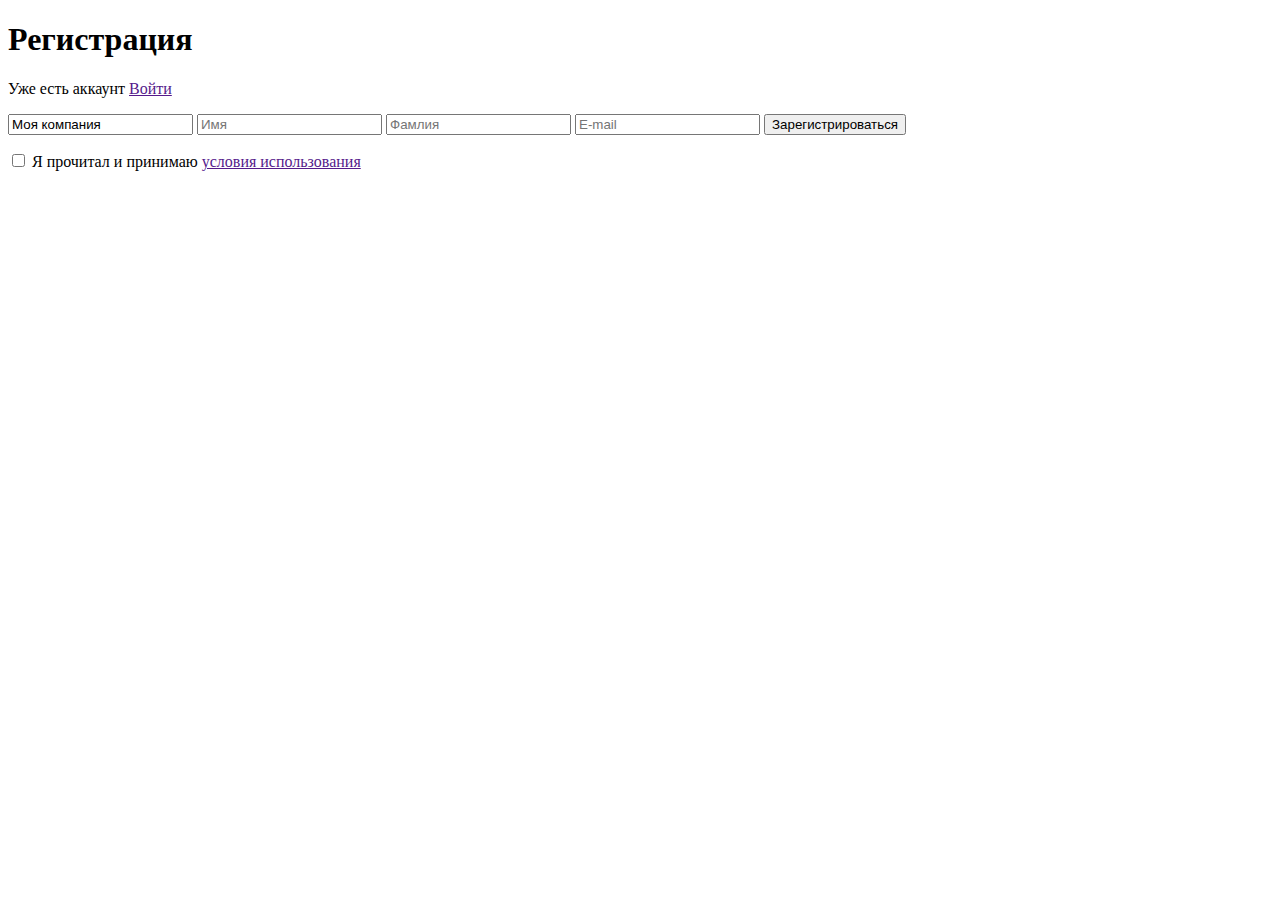
==== 1-Blog/2-html-form/index.html @ d7009264 "dz-1" ====
<!DOCTYPE html>
<html lang="en">
  <head>
    <meta charset="UTF-8" />
    <meta name="viewport" content="width=device-width, initial-scale=1.0" />
    <title>Form</title>
  </head>
  <body>
    <form action="">
      <h1>Регистрация</h1>
      <p>Уже есть аккаунт <a href="">Войти</a></p>
      <input
        type="text"
        placeholder="Моя компания"
        value="Моя компания"
        name="company"
        required
      />
      <input type="text" placeholder="Имя" name="name" required />
      <input type="text" placeholder="Фамлия" name="sername" required />
      <input type="email" placeholder="E-mail" name="email" required />
      <button>Зарегистрироваться</button>
      <p>
        <input type="checkbox" id="chek" name="chek" required />
        <label for="chek"
          >Я прочитал и принимаю <a href="">условия использования</a></label
        >
      </p>
    </form>
  </body>
</html>
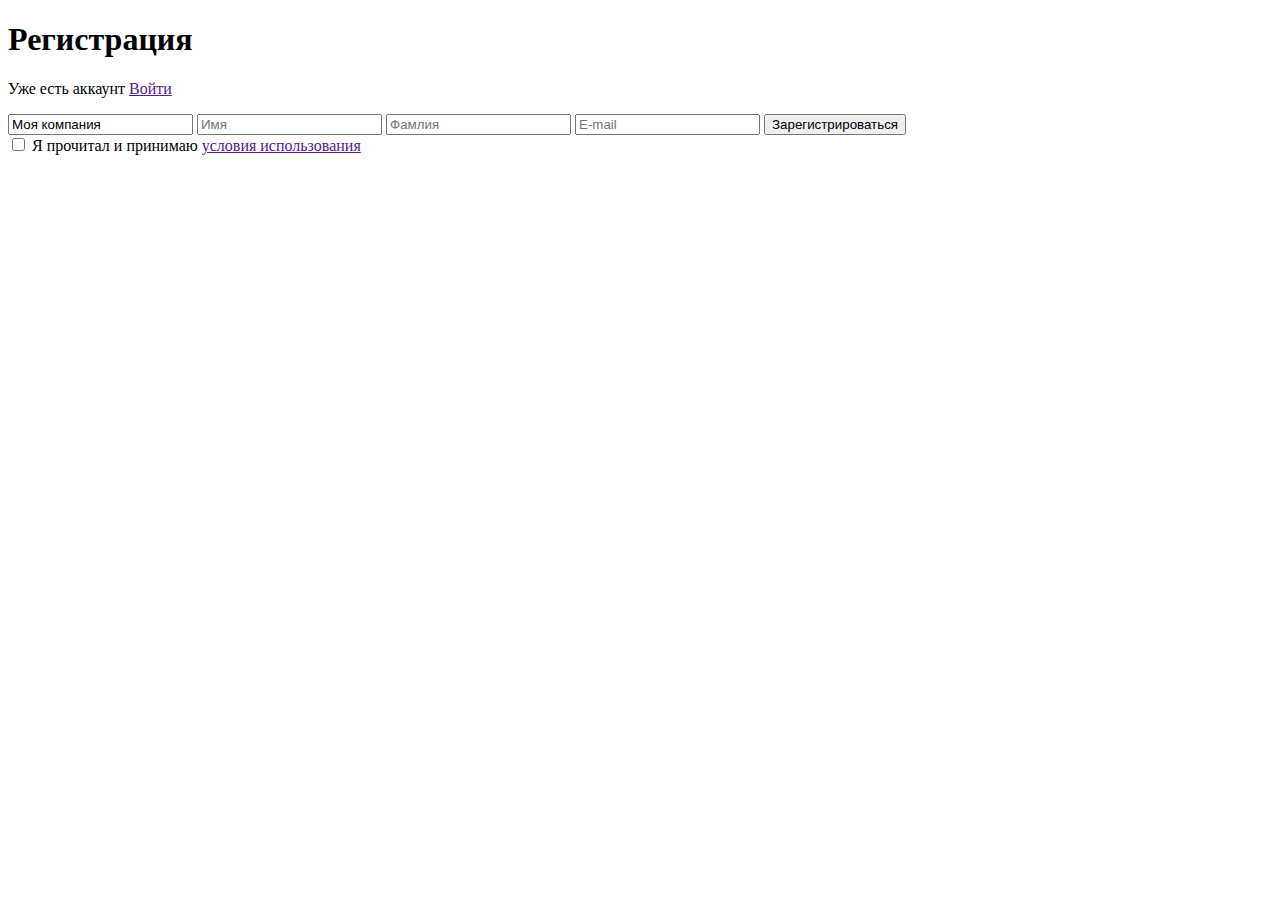
==== commit 06643585: "Исправил" ====
--- a/1-Blog/2-html-form/index.html
+++ b/1-Blog/2-html-form/index.html
@@ -20,12 +20,12 @@
       <input type="text" placeholder="Фамлия" name="sername" required />
       <input type="email" placeholder="E-mail" name="email" required />
       <button>Зарегистрироваться</button>
-      <p>
+      <div>
         <input type="checkbox" id="chek" name="chek" required />
         <label for="chek"
           >Я прочитал и принимаю <a href="">условия использования</a></label
         >
-      </p>
+      </div>
     </form>
   </body>
 </html>
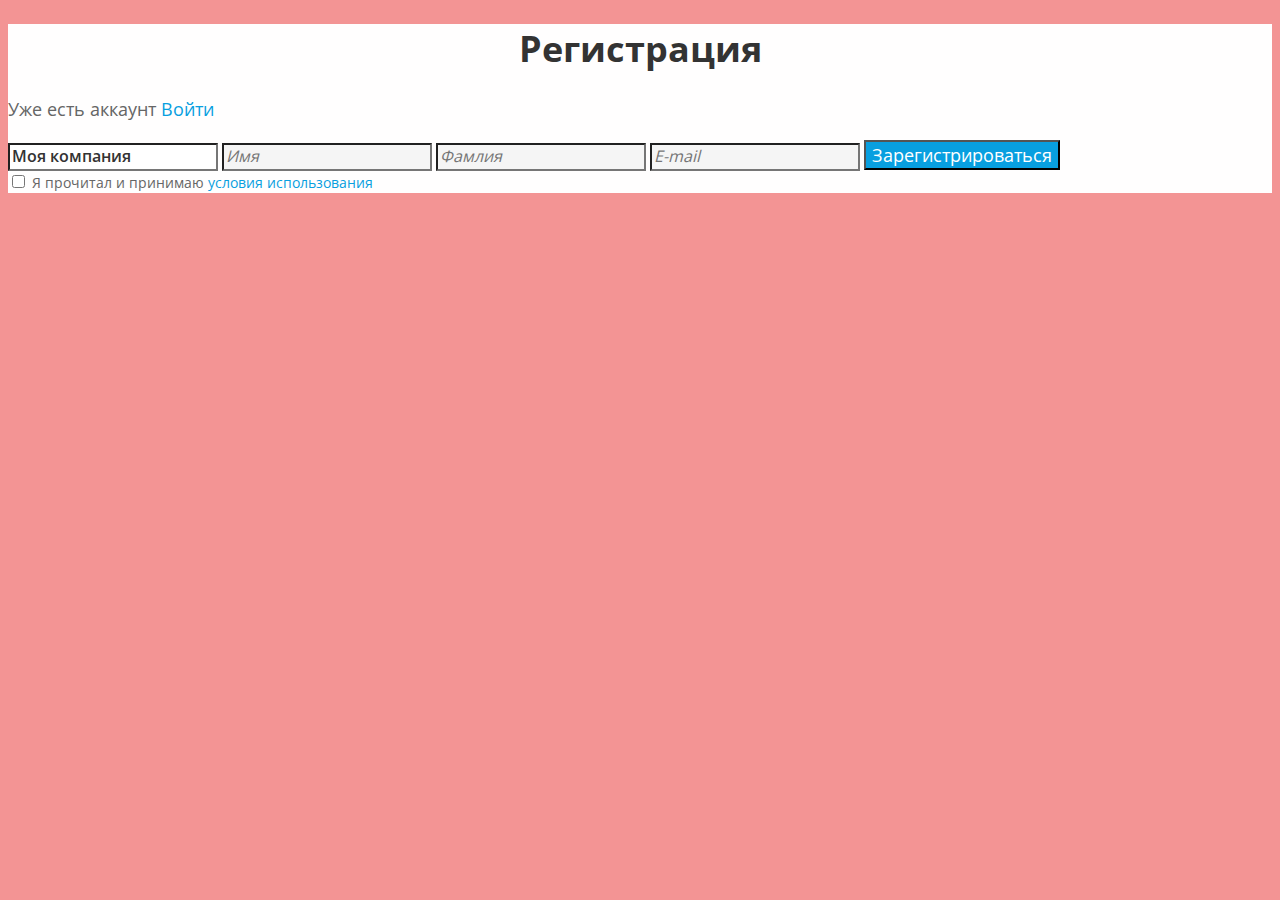
==== commit ed22f416: "блочная модель ,основы css, селекторы css" ====
--- a/1-Blog/2-html-form/index.html
+++ b/1-Blog/2-html-form/index.html
@@ -1,21 +1,16 @@
 <!DOCTYPE html>
 <html lang="en">
   <head>
+    <link rel="stylesheet" href="style.css" />
     <meta charset="UTF-8" />
     <meta name="viewport" content="width=device-width, initial-scale=1.0" />
     <title>Form</title>
   </head>
   <body>
-    <form action="">
+    <form class="form" action="">
       <h1>Регистрация</h1>
       <p>Уже есть аккаунт <a href="">Войти</a></p>
-      <input
-        type="text"
-        placeholder="Моя компания"
-        value="Моя компания"
-        name="company"
-        required
-      />
+      <input type="text" value="Моя компания" name="company" required />
       <input type="text" placeholder="Имя" name="name" required />
       <input type="text" placeholder="Фамлия" name="sername" required />
       <input type="email" placeholder="E-mail" name="email" required />
--- a/1-Blog/2-html-form/style.css
+++ b/1-Blog/2-html-form/style.css
@@ -0,0 +1,84 @@
+@font-face {
+
+    font-family: "Open Sans";
+    src: url("fonts/Open Sans/OpenSans.ttf");
+}
+
+* {
+    font-family: "Open Sans";
+}
+
+body {
+    background-color: #F39494;
+}
+
+form {
+    background-color: #FFFEFE;
+}
+
+h1 {
+
+    font-size: 36px;
+    font-weight: 700;
+    line-height: 49.03px;
+    text-align: center;
+    color: #333333;
+}
+
+p {
+
+    font-size: 18px;
+    font-weight: 400;
+    line-height: 24.51px;
+    color: #666666;
+}
+
+a {
+    color: #089FE0;
+    text-decoration: none;
+}
+
+input {
+
+    font-size: 16px;
+    font-style: italic;
+    font-weight: 400;
+    line-height: 21.79px;
+    color: #999999;
+    background-color: #F5F5F5;
+}
+
+input[name='company'] {
+    font-size: 16px;
+    font-style: normal;
+    font-weight: 600;
+    line-height: 21.79px;
+    color: #333333;
+    background-color: #FFFFFF;
+}
+
+button {
+    background-color: #089FE0;
+
+    font-size: 18px;
+    font-weight: 400;
+    line-height: 24.51px;
+    text-align: center;
+    color: #FFFFFF;
+}
+
+label {
+
+    font-size: 14px;
+    font-weight: 400;
+    line-height: 19.07px;
+    color: #666666;
+}
+
+label a {
+    font-size: 14px;
+    font-weight: 400;
+    line-height: 19.07px;
+
+
+}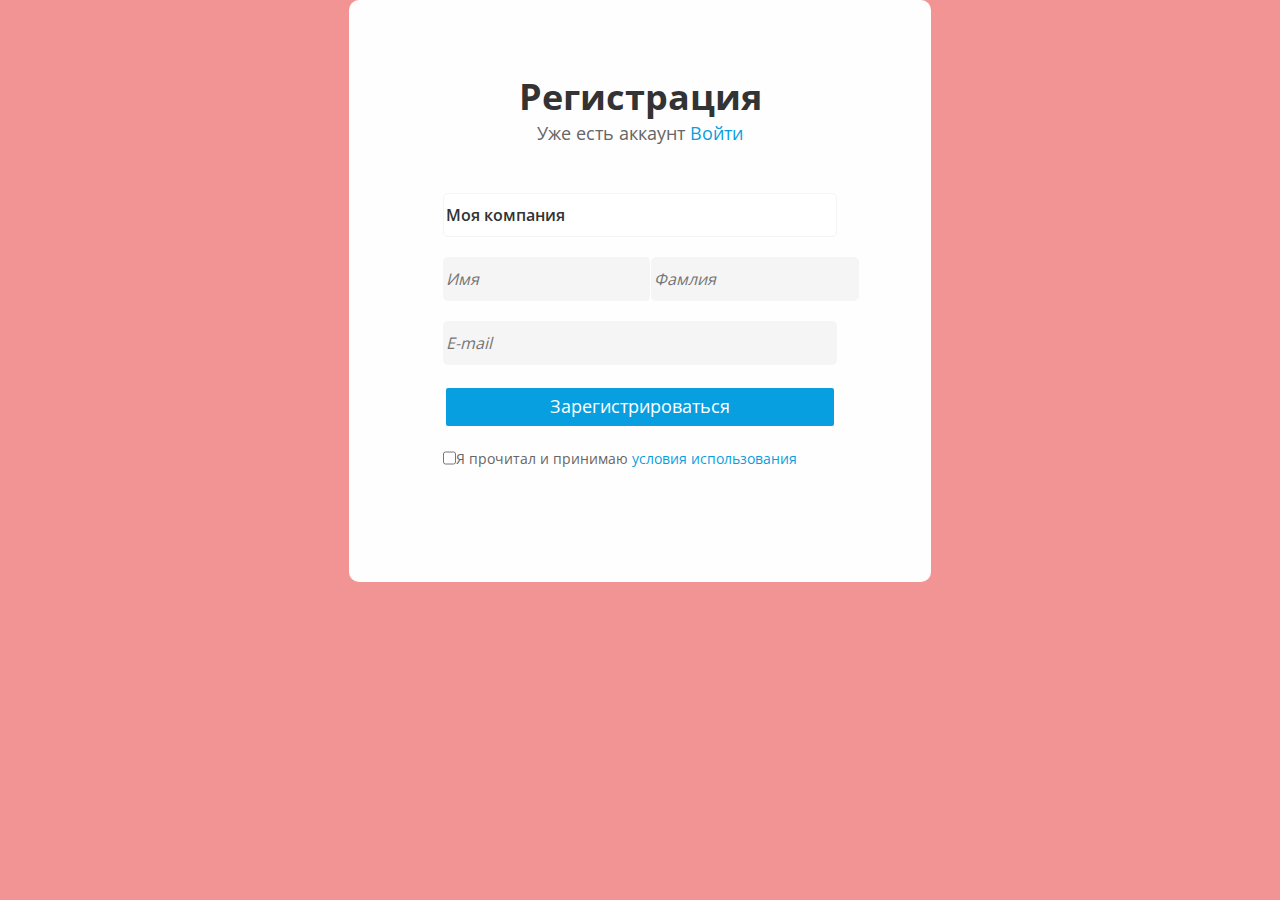
==== commit 2f4ceca4: "3 ревью" ====
--- a/1-Blog/2-html-form/index.html
+++ b/1-Blog/2-html-form/index.html
@@ -7,20 +7,29 @@
     <title>Form</title>
   </head>
   <body>
-    <form class="form" action="">
-      <h1>Регистрация</h1>
-      <p>Уже есть аккаунт <a href="">Войти</a></p>
-      <input type="text" value="Моя компания" name="company" required />
-      <input type="text" placeholder="Имя" name="name" required />
-      <input type="text" placeholder="Фамлия" name="sername" required />
-      <input type="email" placeholder="E-mail" name="email" required />
-      <button>Зарегистрироваться</button>
-      <div>
-        <input type="checkbox" id="chek" name="chek" required />
-        <label for="chek"
-          >Я прочитал и принимаю <a href="">условия использования</a></label
-        >
-      </div>
-    </form>
+    <div class="container">
+      <form class="form" action="">
+        <h1>Регистрация</h1>
+        <p>Уже есть аккаунт <a href="">Войти</a></p>
+        <div class="inputs">
+          <input type="text" value="Моя компания" name="company" required />
+
+          <div class="fio">
+            <input type="text" placeholder="Имя" name="name" required />
+            <input type="text" placeholder="Фамлия" name="sername" required />
+          </div>
+
+          <input type="email" placeholder="E-mail" name="email" required />
+
+          <button>Зарегистрироваться</button>
+          <div class="chek">
+            <input type="checkbox" id="chek" name="chek" required />
+            <label class="label" for="chek"
+              >Я прочитал и принимаю <a href="">условия использования</a></label
+            >
+          </div>
+        </div>
+      </form>
+    </div>
   </body>
 </html>
--- a/1-Blog/2-html-form/style.css
+++ b/1-Blog/2-html-form/style.css
@@ -6,27 +6,54 @@
 
 * {
     font-family: "Open Sans";
+    box-sizing: border-box;
+    margin: 0px;
+
 }
 
 body {
-    background-color: #F39494;
+    background: linear-gradient(0deg, #F39494, #F39494),
+        linear-gradient(243.43deg, #FFA5A5 32.96%, rgba(255, 255, 255, 0) 82.03%),
+        linear-gradient(243.18deg, #FDC5C5 25.45%, rgba(242, 152, 222, 0) 100%);
+
+}
+
+.container {
+    /* position: fixed;
+    top: 50%;
+    left: 50%;
+    -webkit-transform: translate(-50%, -50%);
+    -ms-transform: translate(-50%, -50%);
+    transform: translate(-50%, -50%); */
+    display: flex;
+    justify-content: center;
+
 }
 
 form {
     background-color: #FFFEFE;
 }
 
+form {
+    width: 582px;
+    height: 582px;
+    border-radius: 10px;
+    text-align: center;
+    display: flex;
+    flex-direction: column;
+    align-items: center;
+}
+
 h1 {
-
+    padding-top: 72px;
     font-size: 36px;
     font-weight: 700;
     line-height: 49.03px;
-    text-align: center;
     color: #333333;
 }
 
 p {
-
+    text-align: center;
     font-size: 18px;
     font-weight: 400;
     line-height: 24.51px;
@@ -38,14 +65,57 @@
     text-decoration: none;
 }
 
+/* flex */
+.inputs {
+    margin-top: 47px;
+    display: inline-flex;
+    flex-direction: column;
+    gap: 20px;
+    width: 394px;
+
+}
+
+.fio {
+    display: flex;
+    column-gap: 0px;
+}
+
+.fio input {
+    flex: 1 1 100%;
+}
+
+
+button {
+    width: 100%;
+}
+
+.chek {
+    height: 19px;
+    display: flex;
+}
+
+input[id="chek"] {
+
+    align-self: center;
+}
+
+
+
+/* flex */
 input {
-
+    height: 44px;
     font-size: 16px;
     font-style: italic;
     font-weight: 400;
     line-height: 21.79px;
     color: #999999;
     background-color: #F5F5F5;
+    border: 1px solid #F5F5F5;
+    border-radius: 5px;
+}
+
+input[name="name"] {
+    border-right: 1px solid #FFFFFF;
 }
 
 input[name='company'] {
@@ -55,16 +125,20 @@
     line-height: 21.79px;
     color: #333333;
     background-color: #FFFFFF;
+    border: 1px solid #F5F5F5;
+    border-radius: 5px;
 }
 
 button {
     background-color: #089FE0;
-
+    height: 44px;
     font-size: 18px;
     font-weight: 400;
     line-height: 24.51px;
     text-align: center;
     color: #FFFFFF;
+    border: 3px solid #FFFFFF;
+    border-radius: 5px;
 }
 
 label {
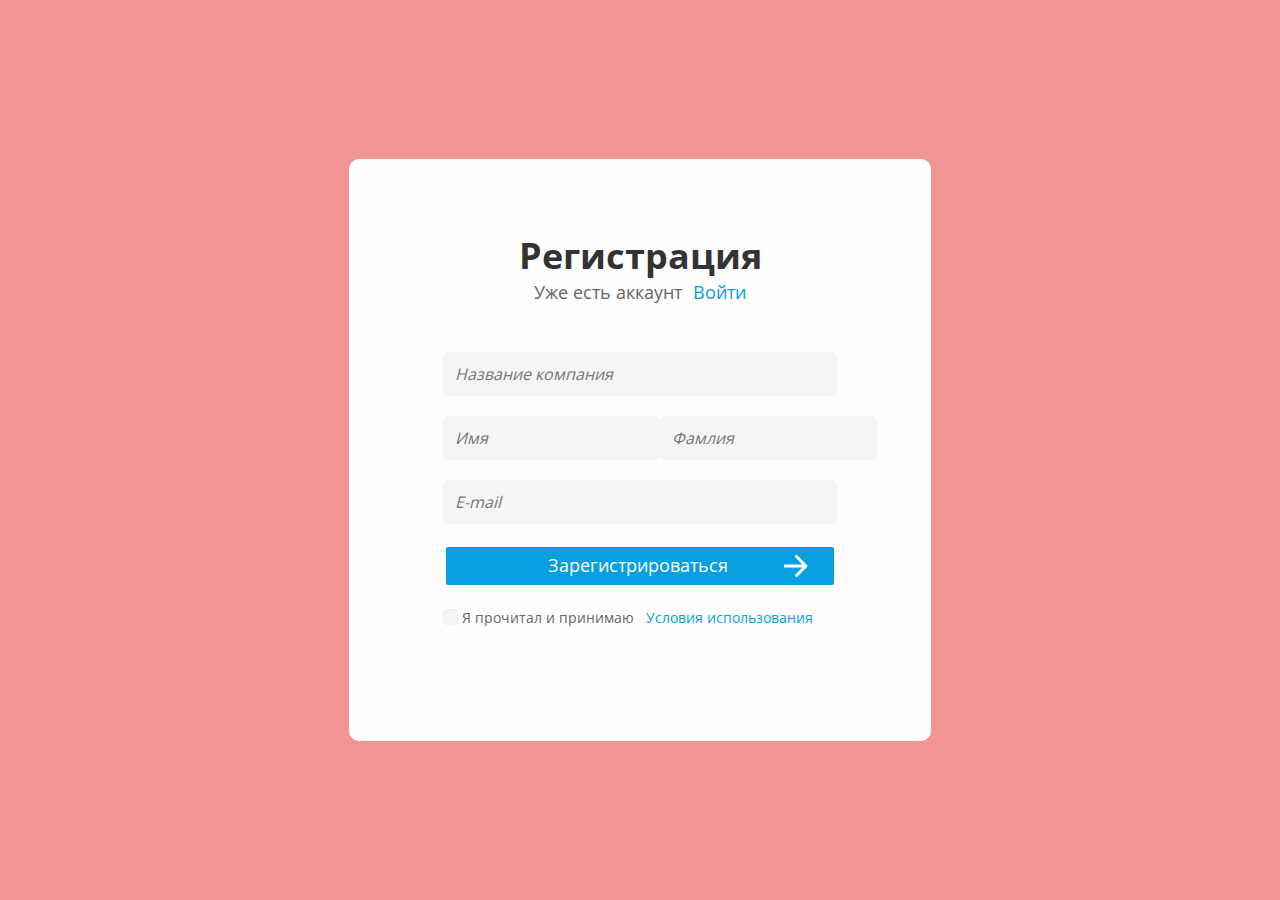
==== commit d3a09609: "исправил" ====
--- a/1-Blog/2-html-form/index.html
+++ b/1-Blog/2-html-form/index.html
@@ -2,34 +2,40 @@
 <html lang="en">
   <head>
     <link rel="stylesheet" href="style.css" />
+    <link rel="stylesheet" href="component.css" />
     <meta charset="UTF-8" />
     <meta name="viewport" content="width=device-width, initial-scale=1.0" />
     <title>Form</title>
   </head>
   <body>
-    <div class="container">
-      <form class="form" action="">
-        <h1>Регистрация</h1>
-        <p>Уже есть аккаунт <a href="">Войти</a></p>
-        <div class="inputs">
-          <input type="text" value="Моя компания" name="company" required />
+    <!-- <div class="container"> -->
+    <form class="form" action="">
+      <h1>Регистрация</h1>
+      <p>Уже есть аккаунт <a href="">Войти</a></p>
+      <div class="inputs">
+        <input
+          type="text"
+          placeholder="Название компания"
+          name="company"
+          required
+        />
 
-          <div class="fio">
-            <input type="text" placeholder="Имя" name="name" required />
-            <input type="text" placeholder="Фамлия" name="sername" required />
-          </div>
+        <div class="fio">
+          <input type="text" placeholder="Имя" name="name" required />
+          <input type="text" placeholder="Фамлия" name="sername" required />
+        </div>
 
-          <input type="email" placeholder="E-mail" name="email" required />
+        <input type="email" placeholder="E-mail" name="email" required />
 
-          <button>Зарегистрироваться</button>
-          <div class="chek">
-            <input type="checkbox" id="chek" name="chek" required />
-            <label class="label" for="chek"
-              >Я прочитал и принимаю <a href="">условия использования</a></label
-            >
-          </div>
+        <button>Зарегистрироваться <img src="Arrow 1.svg" alt="" /></button>
+        <div class="checkbox">
+          <input type="checkbox" name="checkbox" id="chek" required />
+          <label for="chek"
+            >Я прочитал и принимаю <a href="#">Условия использования</a></label
+          >
         </div>
-      </form>
-    </div>
+      </div>
+    </form>
+    <!-- </div> -->
   </body>
 </html>
--- a/1-Blog/2-html-form/style.css
+++ b/1-Blog/2-html-form/style.css
@@ -11,37 +11,34 @@
 
 }
 
-body {
+html {
     background: linear-gradient(0deg, #F39494, #F39494),
         linear-gradient(243.43deg, #FFA5A5 32.96%, rgba(255, 255, 255, 0) 82.03%),
         linear-gradient(243.18deg, #FDC5C5 25.45%, rgba(242, 152, 222, 0) 100%);
 
+    width: 100%;
+    height: 100%;
+    margin: 0
 }
 
-.container {
-    /* position: fixed;
-    top: 50%;
-    left: 50%;
-    -webkit-transform: translate(-50%, -50%);
-    -ms-transform: translate(-50%, -50%);
-    transform: translate(-50%, -50%); */
-    display: flex;
-    justify-content: center;
 
-}
-
-form {
-    background-color: #FFFEFE;
-}
 
 form {
     width: 582px;
     height: 582px;
+    background-color: #FFFEFE;
     border-radius: 10px;
     text-align: center;
     display: flex;
     flex-direction: column;
     align-items: center;
+
+    position: absolute;
+    top: 0;
+    bottom: 0;
+    left: 0;
+    right: 0;
+    margin: auto;
 }
 
 h1 {
@@ -58,6 +55,11 @@
     font-weight: 400;
     line-height: 24.51px;
     color: #666666;
+
+}
+
+p a {
+    margin-left: 6px;
 }
 
 a {
@@ -72,7 +74,6 @@
     flex-direction: column;
     gap: 20px;
     width: 394px;
-
 }
 
 .fio {
@@ -87,19 +88,16 @@
 
 button {
     width: 100%;
+    display: flex;
+    gap: 56px;
+    padding: 9px 24px 9px 102px;
+    align-items: center;
+    font-family: Open Sans;
+    font-size: 18px;
+    font-weight: 400;
+    /* line-height: 24.51px;
+    text-align: center; */
 }
-
-.chek {
-    height: 19px;
-    display: flex;
-}
-
-input[id="chek"] {
-
-    align-self: center;
-}
-
-
 
 /* flex */
 input {
@@ -112,21 +110,23 @@
     background-color: #F5F5F5;
     border: 1px solid #F5F5F5;
     border-radius: 5px;
+    padding-left: 11px;
 }
 
-input[name="name"] {
-    border-right: 1px solid #FFFFFF;
+input:focus {
+    background-color: #FFFFFF;
+    font-family: Open Sans;
+    font-size: 16px;
+    font-weight: 600;
+    color: #333333;
+    font-style: normal;
+    caret-color: #089FE0;
+    outline: none;
+    border: 1px solid #F5F5F5;
 }
 
-input[name='company'] {
-    font-size: 16px;
-    font-style: normal;
-    font-weight: 600;
-    line-height: 21.79px;
-    color: #333333;
-    background-color: #FFFFFF;
-    border: 1px solid #F5F5F5;
-    border-radius: 5px;
+input:focus::placeholder {
+    color: transparent;
 }
 
 button {
@@ -139,20 +139,4 @@
     color: #FFFFFF;
     border: 3px solid #FFFFFF;
     border-radius: 5px;
-}
-
-label {
-
-    font-size: 14px;
-    font-weight: 400;
-    line-height: 19.07px;
-    color: #666666;
-}
-
-label a {
-    font-size: 14px;
-    font-weight: 400;
-    line-height: 19.07px;
-
-
 }--- a/1-Blog/2-html-form/component.css
+++ b/1-Blog/2-html-form/component.css
@@ -0,0 +1,38 @@
+.checkbox input[type=checkbox] {
+    display: none;
+}
+
+label a {
+    font-size: 14px;
+    font-weight: 400;
+    line-height: 19.07px;
+    margin-left: 12px;
+
+}
+
+label {
+    display: flex;
+    font-size: 14px;
+    font-weight: 400;
+    line-height: 19.07px;
+    color: #666666;
+}
+
+label::before {
+    content: '';
+    display: inline-block;
+    width: 13px;
+    height: 14px;
+    border-radius: 5px;
+    border: 1px solid #EEEEEE;
+    background: #F5F5F5;
+    margin: 0px 4px 0px 0px;
+    align-self: center;
+
+}
+
+
+.checkbox input[type=checkbox]:checked+label::before {
+    align-content: center;
+    content: '\2713';
+}